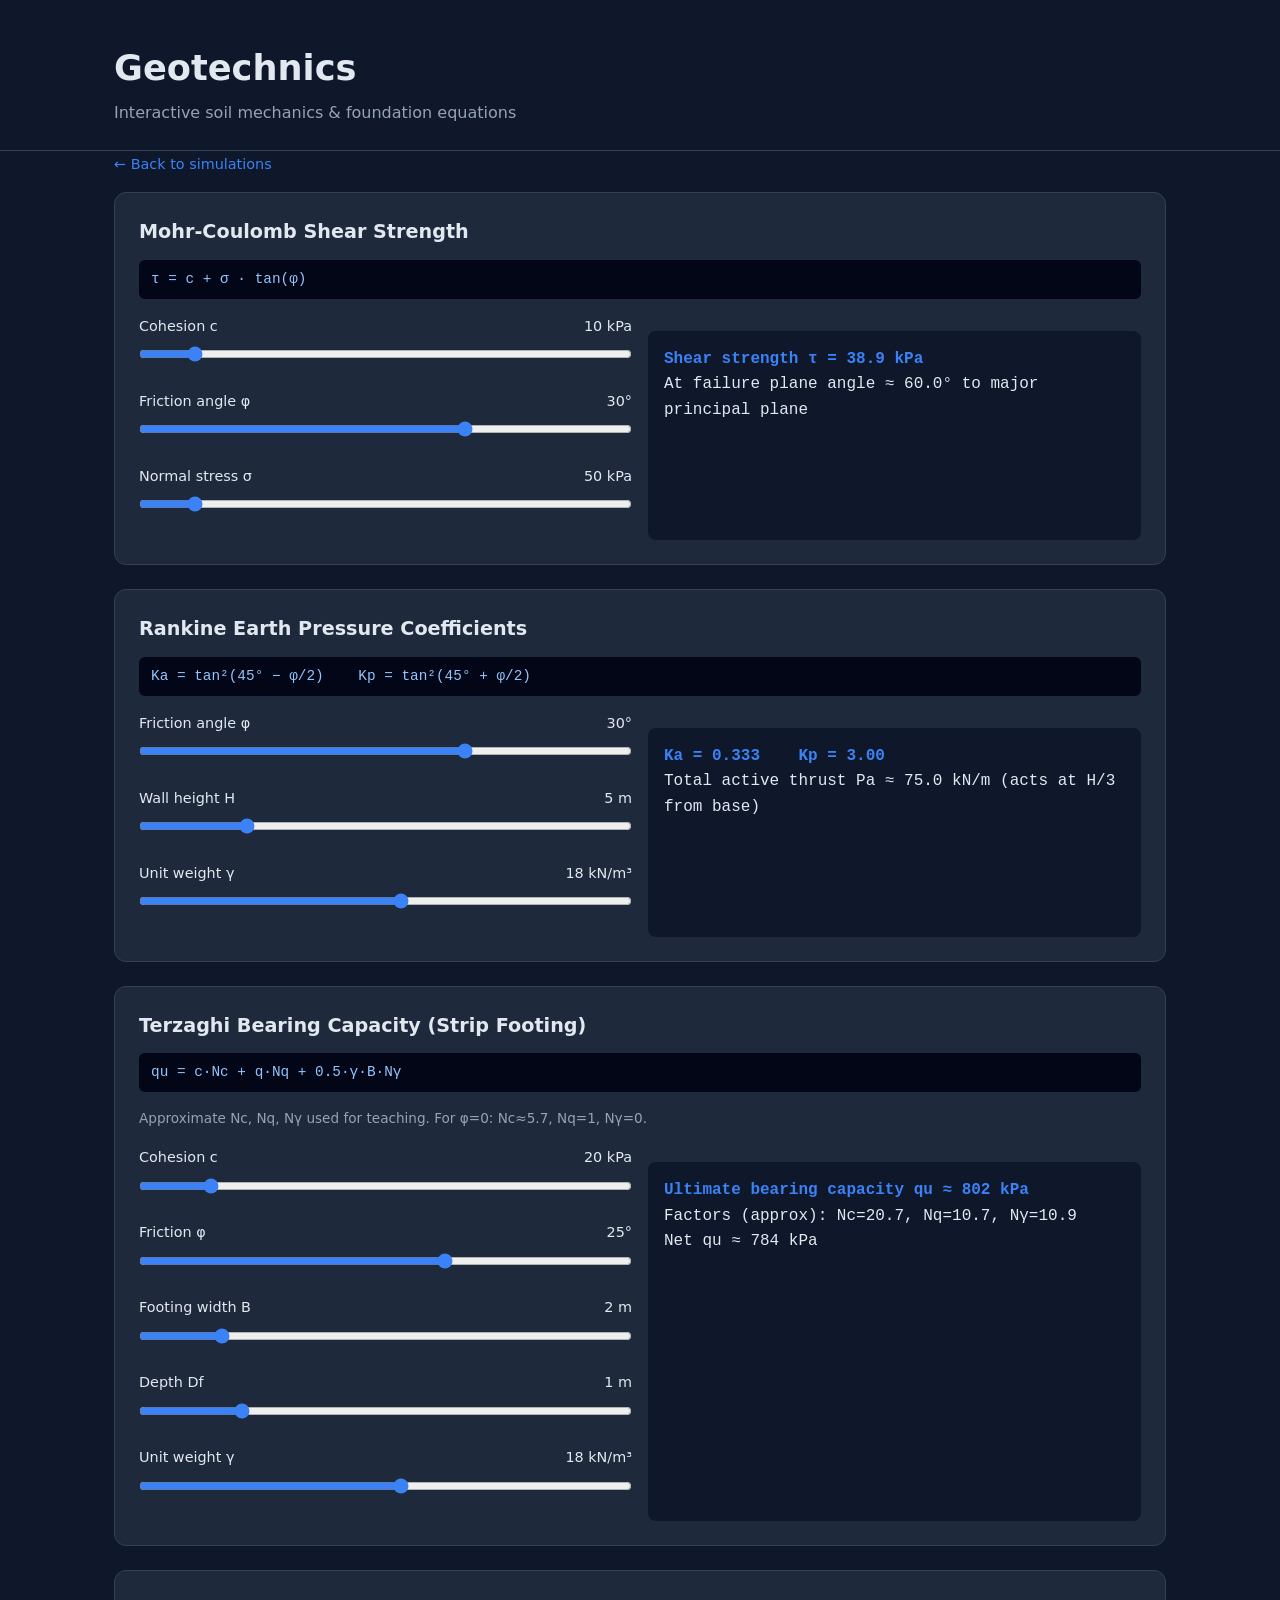
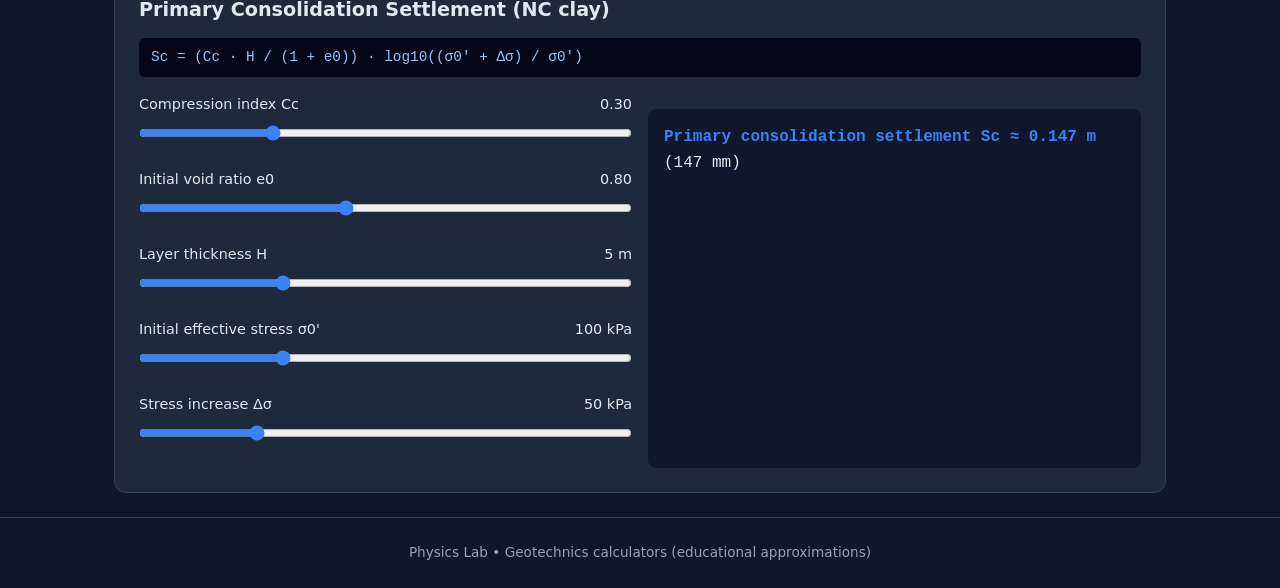
==== geotechnics.html @ 958d6be0 "Add Geotechnics section with Mohr-Coulomb, Rankine, bearing capacity and consolidation calculators" ====
<!DOCTYPE html>
<html lang="en">
<head>
  <meta charset="UTF-8" />
  <meta name="viewport" content="width=device-width, initial-scale=1.0" />
  <title>Geotechnics • Physics Lab</title>
  <link rel="stylesheet" href="styles.css" />
  <style>
    .calc-section {
      background: var(--card);
      border: 1px solid var(--border);
      border-radius: 12px;
      padding: 1.5rem;
      margin-bottom: 1.5rem;
    }
    .calc-section h3 { margin-bottom: 0.75rem; font-size: 1.2rem; }
    .calc-grid {
      display: grid;
      grid-template-columns: 1fr 1fr;
      gap: 1rem;
    }
    @media (max-width: 700px) { .calc-grid { grid-template-columns: 1fr; } }
    .result-box {
      background: #0f172a;
      border-radius: 8px;
      padding: 1rem;
      margin-top: 1rem;
      font-family: ui-monospace, monospace;
    }
    .result-box strong { color: var(--accent); }
    .formula {
      font-family: ui-monospace, monospace;
      background: #020617;
      padding: 0.5rem 0.75rem;
      border-radius: 6px;
      margin: 0.5rem 0 1rem;
      font-size: 0.9rem;
      color: #93c5fd;
    }
  </style>
</head>
<body>
  <header>
    <div class="container">
      <h1>Geotechnics</h1>
      <p class="tagline">Interactive soil mechanics & foundation equations</p>
    </div>
  </header>

  <main class="container">
    <a href="index.html" class="back-link">← Back to simulations</a>

    <!-- Mohr-Coulomb -->
    <section class="calc-section">
      <h3>Mohr-Coulomb Shear Strength</h3>
      <div class="formula">τ = c + σ · tan(φ)</div>
      <div class="calc-grid">
        <div>
          <div class="control-group">
            <label>Cohesion c <span id="mc-c-val">10 kPa</span></label>
            <input type="range" id="mc-c" min="0" max="100" step="1" value="10" />
          </div>
          <div class="control-group">
            <label>Friction angle φ <span id="mc-phi-val">30°</span></label>
            <input type="range" id="mc-phi" min="0" max="45" step="1" value="30" />
          </div>
          <div class="control-group">
            <label>Normal stress σ <span id="mc-sigma-val">50 kPa</span></label>
            <input type="range" id="mc-sigma" min="0" max="500" step="5" value="50" />
          </div>
        </div>
        <div class="result-box" id="mc-result">Shear strength τ = — kPa</div>
      </div>
    </section>

    <!-- Rankine Earth Pressure -->
    <section class="calc-section">
      <h3>Rankine Earth Pressure Coefficients</h3>
      <div class="formula">Ka = tan²(45° − φ/2) &nbsp;&nbsp; Kp = tan²(45° + φ/2)</div>
      <div class="calc-grid">
        <div>
          <div class="control-group">
            <label>Friction angle φ <span id="rank-phi-val">30°</span></label>
            <input type="range" id="rank-phi" min="0" max="45" step="1" value="30" />
          </div>
          <div class="control-group">
            <label>Wall height H <span id="rank-h-val">5 m</span></label>
            <input type="range" id="rank-h" min="1" max="20" step="0.5" value="5" />
          </div>
          <div class="control-group">
            <label>Unit weight γ <span id="rank-g-val">18 kN/m³</span></label>
            <input type="range" id="rank-g" min="10" max="25" step="0.5" value="18" />
          </div>
        </div>
        <div class="result-box" id="rank-result">Ka = — &nbsp; Kp = —</div>
      </div>
    </section>

    <!-- Terzaghi Bearing Capacity (simplified) -->
    <section class="calc-section">
      <h3>Terzaghi Bearing Capacity (Strip Footing)</h3>
      <div class="formula">qu = c·Nc + q·Nq + 0.5·γ·B·Nγ</div>
      <p style="color:var(--muted);font-size:0.85rem;margin-bottom:1rem;">Approximate Nc, Nq, Nγ used for teaching. For φ=0: Nc≈5.7, Nq=1, Nγ=0.</p>
      <div class="calc-grid">
        <div>
          <div class="control-group">
            <label>Cohesion c <span id="bc-c-val">20 kPa</span></label>
            <input type="range" id="bc-c" min="0" max="150" step="5" value="20" />
          </div>
          <div class="control-group">
            <label>Friction φ <span id="bc-phi-val">25°</span></label>
            <input type="range" id="bc-phi" min="0" max="40" step="1" value="25" />
          </div>
          <div class="control-group">
            <label>Footing width B <span id="bc-b-val">2 m</span></label>
            <input type="range" id="bc-b" min="0.5" max="10" step="0.5" value="2" />
          </div>
          <div class="control-group">
            <label>Depth Df <span id="bc-df-val">1 m</span></label>
            <input type="range" id="bc-df" min="0" max="5" step="0.5" value="1" />
          </div>
          <div class="control-group">
            <label>Unit weight γ <span id="bc-g-val">18 kN/m³</span></label>
            <input type="range" id="bc-g" min="10" max="25" step="0.5" value="18" />
          </div>
        </div>
        <div class="result-box" id="bc-result">qu = — kPa</div>
      </div>
    </section>

    <!-- Consolidation Settlement -->
    <section class="calc-section">
      <h3>Primary Consolidation Settlement (NC clay)</h3>
      <div class="formula">Sc = (Cc · H / (1 + e0)) · log10((σ0' + Δσ) / σ0')</div>
      <div class="calc-grid">
        <div>
          <div class="control-group">
            <label>Compression index Cc <span id="cons-cc-val">0.3</span></label>
            <input type="range" id="cons-cc" min="0.05" max="1" step="0.05" value="0.3" />
          </div>
          <div class="control-group">
            <label>Initial void ratio e0 <span id="cons-e0-val">0.8</span></label>
            <input type="range" id="cons-e0" min="0.3" max="1.5" step="0.05" value="0.8" />
          </div>
          <div class="control-group">
            <label>Layer thickness H <span id="cons-h-val">5 m</span></label>
            <input type="range" id="cons-h" min="1" max="15" step="0.5" value="5" />
          </div>
          <div class="control-group">
            <label>Initial effective stress σ0' <span id="cons-s0-val">100 kPa</span></label>
            <input type="range" id="cons-s0" min="20" max="300" step="5" value="100" />
          </div>
          <div class="control-group">
            <label>Stress increase Δσ <span id="cons-ds-val">50 kPa</span></label>
            <input type="range" id="cons-ds" min="5" max="200" step="5" value="50" />
          </div>
        </div>
        <div class="result-box" id="cons-result">Settlement Sc = — m</div>
      </div>
    </section>
  </main>

  <footer>
    <div class="container">
      <p>Physics Lab • Geotechnics calculators (educational approximations)</p>
    </div>
  </footer>

  <script src="geotechnics.js"></script>
</body>
</html>
---- styles.css ----
:root {
  --bg: #0f172a;
  --card: #1e293b;
  --border: #334155;
  --text: #e2e8f0;
  --muted: #94a3b8;
  --accent: #3b82f6;
  --accent-hover: #2563eb;
  --green: #22c55e;
  --red: #ef4444;
}

* { box-sizing: border-box; margin: 0; padding: 0; }

body {
  font-family: system-ui, -apple-system, Segoe UI, Roboto, sans-serif;
  background: var(--bg);
  color: var(--text);
  line-height: 1.6;
  min-height: 100vh;
}

.container {
  max-width: 1100px;
  margin: 0 auto;
  padding: 0 1.5rem;
}

header {
  padding: 2.5rem 0 1.5rem;
  border-bottom: 1px solid var(--border);
}

header h1 {
  font-size: 2.2rem;
  font-weight: 700;
}

.tagline {
  color: var(--muted);
  margin-top: 0.25rem;
}

.hero {
  padding: 2.5rem 0 1.5rem;
}

.hero h2 {
  font-size: 1.8rem;
  margin-bottom: 0.5rem;
}

.sims-grid {
  display: grid;
  grid-template-columns: repeat(auto-fill, minmax(250px, 1fr));
  gap: 1.25rem;
  margin: 2rem 0 3rem;
}

.sim-card {
  background: var(--card);
  border: 1px solid var(--border);
  border-radius: 12px;
  padding: 1.5rem;
  text-decoration: none;
  color: inherit;
  display: block;
  transition: transform 0.15s, border-color 0.15s;
  position: relative;
}

.sim-card:hover:not(.coming-soon) {
  transform: translateY(-3px);
  border-color: var(--accent);
}

.sim-card.coming-soon {
  opacity: 0.65;
  cursor: default;
}

.sim-icon {
  font-size: 2rem;
  margin-bottom: 0.75rem;
}

.sim-card h3 {
  font-size: 1.15rem;
  margin-bottom: 0.4rem;
}

.sim-card p {
  color: var(--muted);
  font-size: 0.9rem;
}

.badge {
  display: inline-block;
  margin-top: 1rem;
  font-size: 0.75rem;
  padding: 0.2rem 0.6rem;
  border-radius: 999px;
  background: var(--accent);
  color: white;
}

.coming-soon .badge {
  background: #475569;
}

.disclaimer {
  background: #1e293b;
  border-left: 4px solid var(--accent);
  padding: 1rem 1.25rem;
  border-radius: 8px;
  margin-bottom: 3rem;
  font-size: 0.9rem;
  color: var(--muted);
}

footer {
  border-top: 1px solid var(--border);
  padding: 1.5rem 0;
  text-align: center;
  color: var(--muted);
  font-size: 0.85rem;
}

/* Simulation page styles */
.sim-layout {
  display: grid;
  grid-template-columns: 280px 1fr;
  gap: 1.5rem;
  padding: 1.5rem 0 3rem;
}

@media (max-width: 800px) {
  .sim-layout { grid-template-columns: 1fr; }
}

.controls {
  background: var(--card);
  border: 1px solid var(--border);
  border-radius: 12px;
  padding: 1.25rem;
  height: fit-content;
}

.controls h2 {
  font-size: 1.1rem;
  margin-bottom: 1.25rem;
}

.control-group {
  margin-bottom: 1.25rem;
}

.control-group label {
  display: flex;
  justify-content: space-between;
  font-size: 0.9rem;
  margin-bottom: 0.4rem;
}

.control-group input[type="range"] {
  width: 100%;
  accent-color: var(--accent);
}

.canvas-wrap {
  background: #020617;
  border: 1px solid var(--border);
  border-radius: 12px;
  overflow: hidden;
}

canvas {
  display: block;
  width: 100%;
  height: 420px;
}

.readouts {
  display: grid;
  grid-template-columns: repeat(auto-fit, minmax(140px, 1fr));
  gap: 0.75rem;
  margin-top: 1rem;
}

.readout {
  background: var(--card);
  border: 1px solid var(--border);
  border-radius: 8px;
  padding: 0.75rem 1rem;
  font-size: 0.9rem;
}

.readout span {
  display: block;
  color: var(--muted);
  font-size: 0.75rem;
}

.back-link {
  display: inline-block;
  margin-bottom: 1rem;
  color: var(--accent);
  text-decoration: none;
  font-size: 0.9rem;
}

.back-link:hover { text-decoration: underline; }
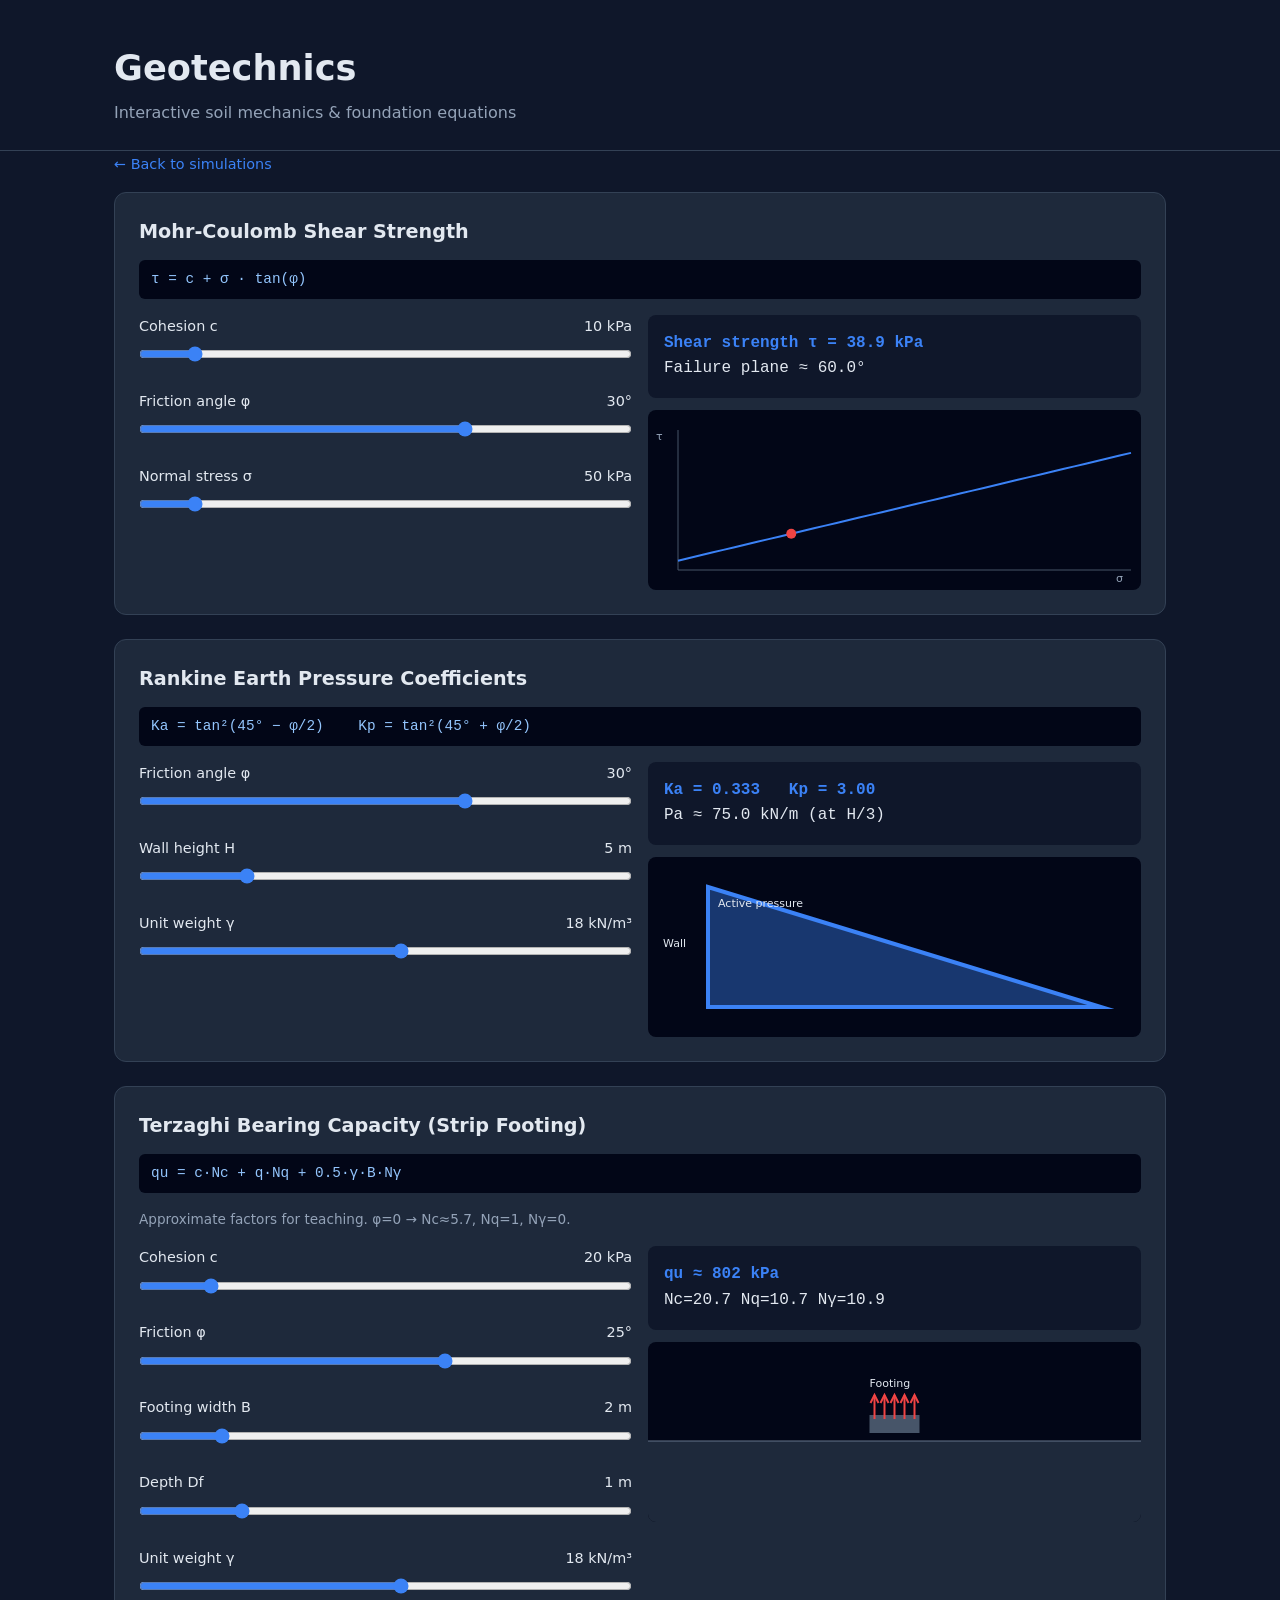
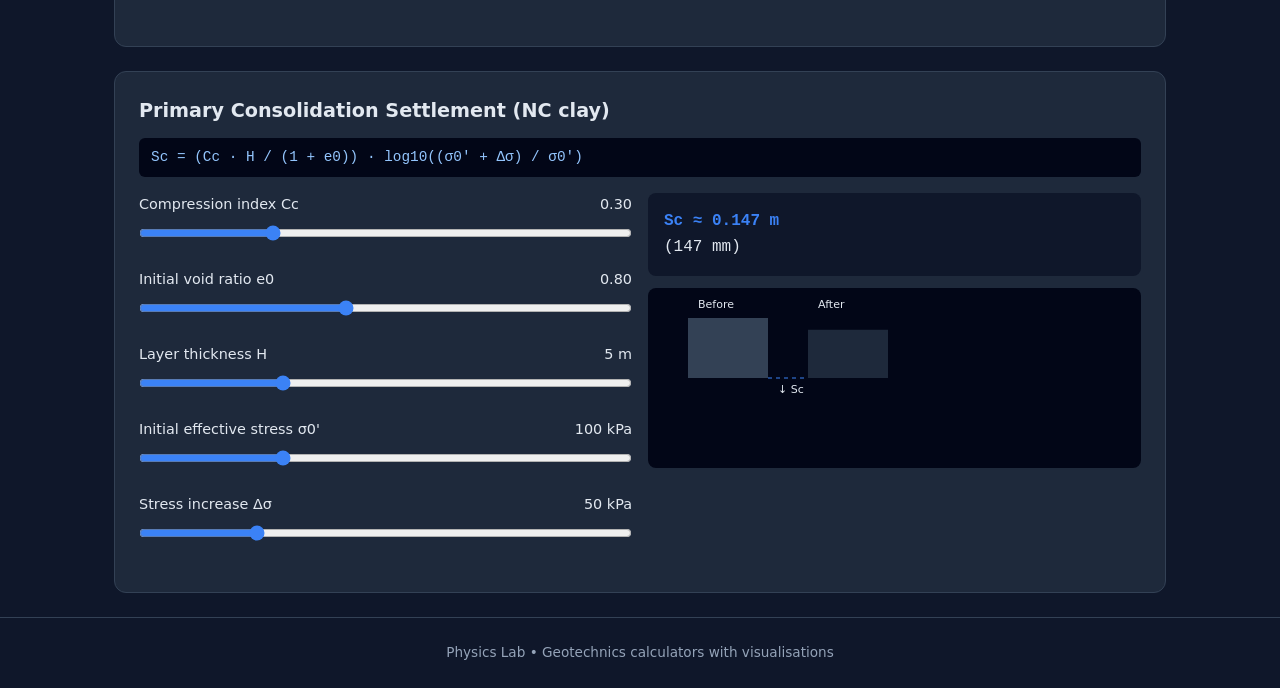
==== commit 84f58048: "Add visualisations to Geotechnics calculators (Mohr envelope, pressure diagram, footing, settlement)" ====
--- a/geotechnics.html
+++ b/geotechnics.html
@@ -24,7 +24,6 @@
       background: #0f172a;
       border-radius: 8px;
       padding: 1rem;
-      margin-top: 1rem;
       font-family: ui-monospace, monospace;
     }
     .result-box strong { color: var(--accent); }
@@ -36,6 +35,14 @@
       margin: 0.5rem 0 1rem;
       font-size: 0.9rem;
       color: #93c5fd;
+    }
+    .viz-canvas {
+      width: 100%;
+      height: 180px;
+      background: #020617;
+      border-radius: 8px;
+      margin-top: 0.75rem;
+      display: block;
     }
   </style>
 </head>
@@ -50,7 +57,6 @@
   <main class="container">
     <a href="index.html" class="back-link">← Back to simulations</a>
 
-    <!-- Mohr-Coulomb -->
     <section class="calc-section">
       <h3>Mohr-Coulomb Shear Strength</h3>
       <div class="formula">τ = c + σ · tan(φ)</div>
@@ -69,11 +75,13 @@
             <input type="range" id="mc-sigma" min="0" max="500" step="5" value="50" />
           </div>
         </div>
-        <div class="result-box" id="mc-result">Shear strength τ = — kPa</div>
+        <div>
+          <div class="result-box" id="mc-result">Shear strength τ = — kPa</div>
+          <canvas id="mc-canvas" class="viz-canvas"></canvas>
+        </div>
       </div>
     </section>
 
-    <!-- Rankine Earth Pressure -->
     <section class="calc-section">
       <h3>Rankine Earth Pressure Coefficients</h3>
       <div class="formula">Ka = tan²(45° − φ/2) &nbsp;&nbsp; Kp = tan²(45° + φ/2)</div>
@@ -92,15 +100,17 @@
             <input type="range" id="rank-g" min="10" max="25" step="0.5" value="18" />
           </div>
         </div>
-        <div class="result-box" id="rank-result">Ka = — &nbsp; Kp = —</div>
+        <div>
+          <div class="result-box" id="rank-result">Ka = — &nbsp; Kp = —</div>
+          <canvas id="rank-canvas" class="viz-canvas"></canvas>
+        </div>
       </div>
     </section>
 
-    <!-- Terzaghi Bearing Capacity (simplified) -->
     <section class="calc-section">
       <h3>Terzaghi Bearing Capacity (Strip Footing)</h3>
       <div class="formula">qu = c·Nc + q·Nq + 0.5·γ·B·Nγ</div>
-      <p style="color:var(--muted);font-size:0.85rem;margin-bottom:1rem;">Approximate Nc, Nq, Nγ used for teaching. For φ=0: Nc≈5.7, Nq=1, Nγ=0.</p>
+      <p style="color:var(--muted);font-size:0.85rem;margin-bottom:1rem;">Approximate factors for teaching. φ=0 → Nc≈5.7, Nq=1, Nγ=0.</p>
       <div class="calc-grid">
         <div>
           <div class="control-group">
@@ -124,11 +134,13 @@
             <input type="range" id="bc-g" min="10" max="25" step="0.5" value="18" />
           </div>
         </div>
-        <div class="result-box" id="bc-result">qu = — kPa</div>
+        <div>
+          <div class="result-box" id="bc-result">qu = — kPa</div>
+          <canvas id="bc-canvas" class="viz-canvas"></canvas>
+        </div>
       </div>
     </section>
 
-    <!-- Consolidation Settlement -->
     <section class="calc-section">
       <h3>Primary Consolidation Settlement (NC clay)</h3>
       <div class="formula">Sc = (Cc · H / (1 + e0)) · log10((σ0' + Δσ) / σ0')</div>
@@ -155,14 +167,17 @@
             <input type="range" id="cons-ds" min="5" max="200" step="5" value="50" />
           </div>
         </div>
-        <div class="result-box" id="cons-result">Settlement Sc = — m</div>
+        <div>
+          <div class="result-box" id="cons-result">Settlement Sc = — m</div>
+          <canvas id="cons-canvas" class="viz-canvas"></canvas>
+        </div>
       </div>
     </section>
   </main>
 
   <footer>
     <div class="container">
-      <p>Physics Lab • Geotechnics calculators (educational approximations)</p>
+      <p>Physics Lab • Geotechnics calculators with visualisations</p>
     </div>
   </footer>
 
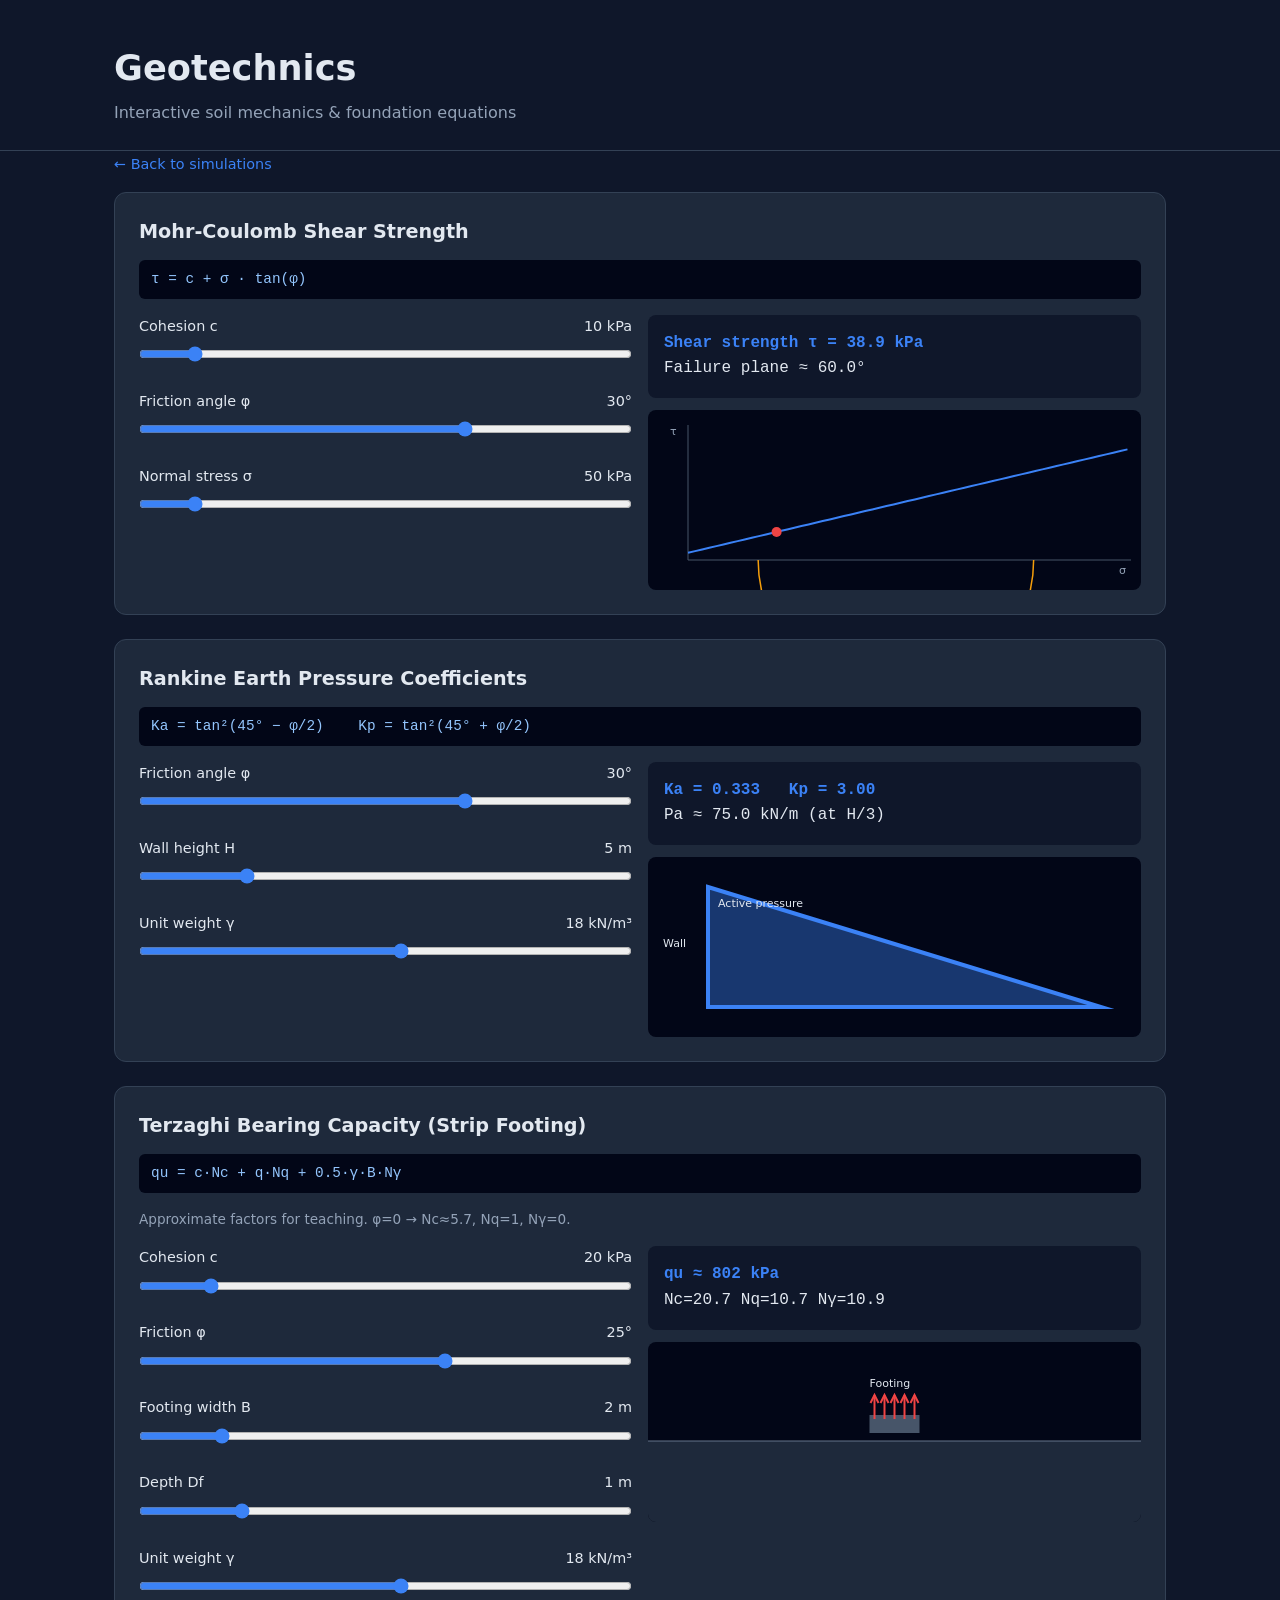
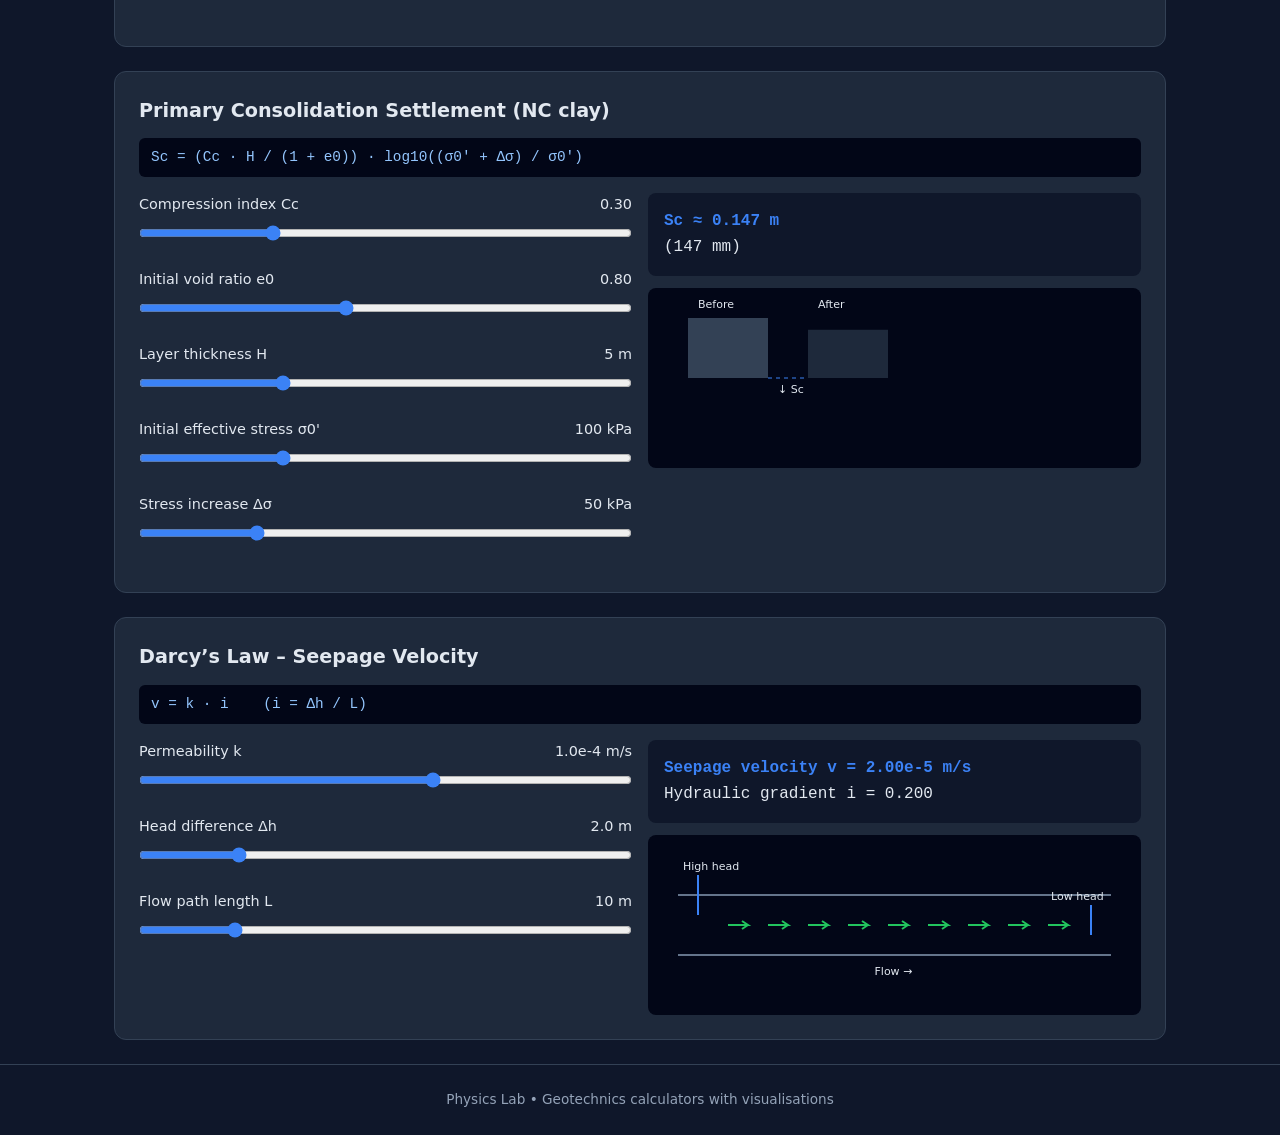
==== commit 53c85ffd: "Improve Mohr visualisation and add Darcy’s law seepage calculator" ====
--- a/geotechnics.html
+++ b/geotechnics.html
@@ -173,6 +173,31 @@
         </div>
       </div>
     </section>
+
+    <section class="calc-section">
+      <h3>Darcy’s Law – Seepage Velocity</h3>
+      <div class="formula">v = k · i &nbsp;&nbsp; (i = Δh / L)</div>
+      <div class="calc-grid">
+        <div>
+          <div class="control-group">
+            <label>Permeability k <span id="darcy-k-val">1×10⁻⁴ m/s</span></label>
+            <input type="range" id="darcy-k" min="-7" max="-2" step="0.1" value="-4" />
+          </div>
+          <div class="control-group">
+            <label>Head difference Δh <span id="darcy-dh-val">2 m</span></label>
+            <input type="range" id="darcy-dh" min="0.1" max="10" step="0.1" value="2" />
+          </div>
+          <div class="control-group">
+            <label>Flow path length L <span id="darcy-l-val">10 m</span></label>
+            <input type="range" id="darcy-l" min="1" max="50" step="1" value="10" />
+          </div>
+        </div>
+        <div>
+          <div class="result-box" id="darcy-result">v = — m/s</div>
+          <canvas id="darcy-canvas" class="viz-canvas"></canvas>
+        </div>
+      </div>
+    </section>
   </main>
 
   <footer>
